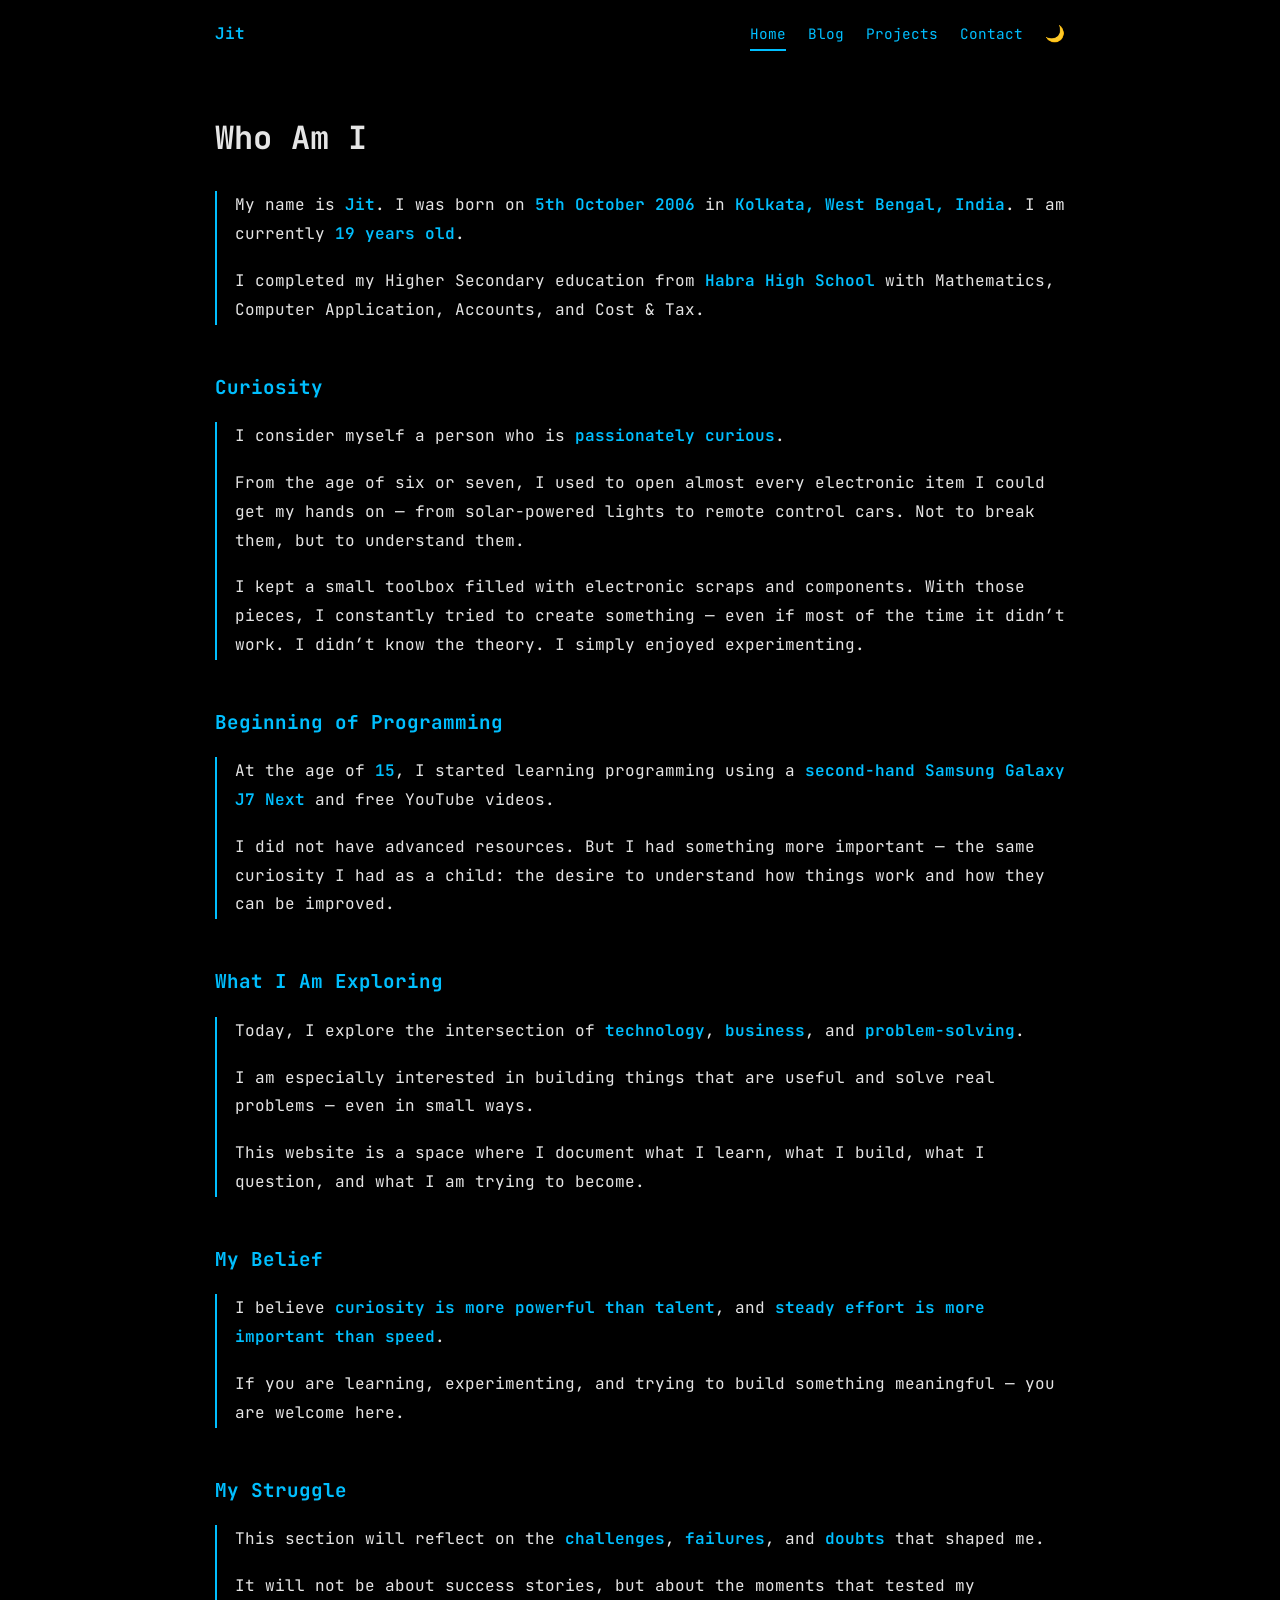
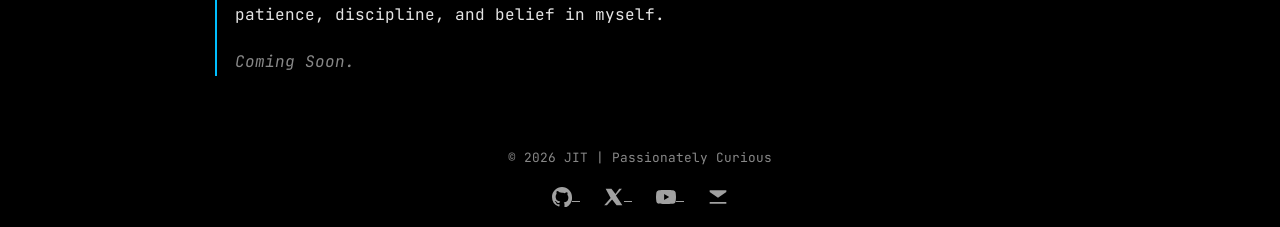
==== index.html @ 020fbd23 "Initial commit - WhoAmI website" ====
<!DOCTYPE html>
<html lang="en">
<head>
<meta charset="UTF-8">
<meta name="viewport" content="width=device-width, initial-scale=1.0">
<title>Jit | Home</title>

<link href="https://fonts.googleapis.com/css2?family=JetBrains+Mono:wght@400;600;700&display=swap" rel="stylesheet">
<link rel="stylesheet" href="css/style.css">
<script src="js/script.js" defer></script>
</head>

<body>
<div class="container">

<nav>
<div><strong class="highlight">Jit</strong></div>

<div class="hamburger" onclick="toggleMenu()">☰</div>

<div class="nav-links">
<a href="index.html">Home</a>
<a href="blog.html">Blog</a>
<a href="projects.html">Projects</a>
<a href="contact.html">Contact</a>
<span class="toggle" onclick="toggleMode()">🌙</span>
</div>
</nav>

<h1>Who Am I</h1>

<div class="section">
<p>
My name is <span class="highlight">Jit</span>.  
I was born on <span class="highlight">5th October 2006</span> in 
<span class="highlight">Kolkata, West Bengal, India</span>.  
I am currently <span class="highlight">19 years old</span>.
</p>

<p>
I completed my Higher Secondary education from 
<span class="highlight">Habra High School</span> with 
Mathematics, Computer Application, Accounts, and Cost & Tax.  
</p>
</div>

<h2>Curiosity</h2>

<div class="section">
<p>
I consider myself a person who is <span class="highlight">passionately curious</span>.
</p>

<p>
From the age of six or seven, I used to open almost every electronic item I could get my hands on — from solar-powered lights to remote control cars. Not to break them, but to understand them.
</p>

<p>
I kept a small toolbox filled with electronic scraps and components. With those pieces, I constantly tried to create something — even if most of the time it didn’t work. I didn’t know the theory. I simply enjoyed experimenting.
</p>
</div>

<h2>Beginning of Programming</h2>

<div class="section">
<p>
At the age of <span class="highlight">15</span>, I started learning programming using a 
<span class="highlight">second-hand Samsung Galaxy J7 Next</span> and free YouTube videos.
</p>

<p>
I did not have advanced resources. But I had something more important — 
the same curiosity I had as a child: the desire to understand how things work and how they can be improved.
</p>
</div>

<h2>What I Am Exploring</h2>

<div class="section">
<p>
Today, I explore the intersection of 
<span class="highlight">technology</span>, 
<span class="highlight">business</span>, and 
<span class="highlight">problem-solving</span>.
</p>

<p>
I am especially interested in building things that are useful and solve real problems — even in small ways.
</p>

<p>
This website is a space where I document what I learn, what I build, what I question, and what I am trying to become.
</p>
</div>

<h2>My Belief</h2>

<div class="section">
<p>
I believe <span class="highlight">curiosity is more powerful than talent</span>,  
and <span class="highlight">steady effort is more important than speed</span>.
</p>

<p>
If you are learning, experimenting, and trying to build something meaningful — you are welcome here.
</p>
</div>

<h2>My Struggle</h2>

<div class="section">
<p>
This section will reflect on the <span class="highlight">challenges</span>, 
<span class="highlight">failures</span>, and 
<span class="highlight">doubts</span> that shaped me.
</p>

<p>
It will not be about success stories, but about the moments that tested my patience, discipline, and belief in myself.
</p>

<p class="muted">Coming Soon.</p>
</div>

<footer>
© 2026 JIT | Passionately Curious

<div class="social">

<a href="https://github.com/ImJitD" target="_blank" aria-label="GitHub">
<svg viewBox="0 0 16 16" width="20" height="20" fill="currentColor">
<path d="M8 0C3.58 0 0 3.58 0 8a8 8 0 005.47 7.59c.4.07.55-.17.55-.38
0-.19-.01-.82-.01-1.49-2.01.37-2.53-.49-2.69-.94-.09-.23-.48-.94-.82-1.13
-.28-.15-.68-.52-.01-.53.63-.01 1.08.58 1.23.82.72 1.21 1.87.87
2.33.66.07-.52.28-.87.51-1.07-1.78-.2-3.64-.89-3.64-3.95
0-.87.31-1.59.82-2.15-.08-.2-.36-1.02.08-2.12
0 0 .67-.21 2.2.82A7.65 7.65 0 018 4.69c.68.003 1.36.092
2 .27 1.53-1.04 2.2-.82 2.2-.82.44 1.1.16 1.92.08
2.12.51.56.82 1.27.82 2.15
0 3.07-1.87 3.75-3.65 3.95.29.25.54.73.54 1.48
0 1.07-.01 1.93-.01 2.2
0 .21.15.46.55.38A8.01 8.01 0 0016 8c0-4.42-3.58-8-8-8z"/>
</svg>
</a>

<a href="https://x.com/ImJitD" target="_blank" aria-label="X">
<svg viewBox="0 0 24 24" width="20" height="20" fill="currentColor">
<path d="M18.244 2H21.5l-7.19 8.22L22 22h-6.9l-5.4-7.1L3.5 22H.244l7.7-8.8L2 2h6.9l4.9 6.5L18.244 2z"/>
</svg>
</a>

<a href="https://youtube.com/ImJitD" target="_blank" aria-label="YouTube">
<svg viewBox="0 0 24 24" width="22" height="20" fill="currentColor">
<path d="M23.498 6.186a2.997 2.997 0 00-2.112-2.121C19.43 3.5 12 3.5 12 3.5s-7.43
0-9.386.565A2.997 2.997 0 00.502 6.186 31.36 31.36 0 000 12a31.36
31.36 0 00.502 5.814 2.997 2.997 0 002.112 2.121C4.57 20.5 12 20.5
12 20.5s7.43 0 9.386-.565a2.997 2.997 0 002.112-2.121A31.36
31.36 0 0024 12a31.36 31.36 0 00-.502-5.814zM9.75
15.568V8.432L15.818 12 9.75 15.568z"/>
</svg>
</a>

<a href="mailto:imsoumyojit@gmail.com" aria-label="Mail">
<svg viewBox="0 0 24 24" width="20" height="20" fill="currentColor">
<path d="M2 4h20v16H2V4zm10 9L2 6v12h20V6l-10 7z"/>
</svg>
</a>

</div>
</footer>
</div>
</body>
</html>
---- css/style.css ----
/* ============================= */
/*          THEME SYSTEM         */
/* ============================= */

:root {
    --bg: #000000;
    --text: #e5e5e5;
    --accent: #00bfff;
    --muted: #888;
}

body.light {
    --bg: #ffffff;
    --text: #111111;
    --accent: #0066cc;
    --muted: #555;
}

/* ============================= */
/*            RESET              */
/* ============================= */

* {
    margin: 0;
    padding: 0;
    box-sizing: border-box;
}

html {
    font-size: 16px;
}

body {
    font-family: 'JetBrains Mono', monospace;
    background: var(--bg);
    color: var(--text);
    line-height: 1.8;
    padding: 20px;
    transition: background 0.3s ease, color 0.3s ease;
    opacity: 0;
    animation: fadeIn 0.4s ease forwards;
}

@keyframes fadeIn {
    to { opacity: 1; }
}

.container {
    max-width: 850px;
    margin: auto;
    width: 100%;
}

/* ============================= */
/*          NAVIGATION           */
/* ============================= */

nav {
    display: flex;
    justify-content: space-between;
    align-items: center;
    margin-bottom: 60px;
    position: relative;
}

/* Logo */
nav strong {
    font-size: 1rem;
}

/* Desktop Links */
.nav-links {
    display: flex;
    align-items: center;
}

/* Links */
nav a {
    color: var(--accent);
    text-decoration: none;
    margin-left: 22px;
    font-size: 0.9rem;
    position: relative;
}

nav a:hover {
    text-decoration: underline;
}

nav a.active::after {
    content: "";
    position: absolute;
    left: 0;
    bottom: -4px;
    width: 100%;
    height: 2px;
    background: var(--accent);
}

/* Dark Mode Toggle */
.toggle {
    margin-left: 22px;
    cursor: pointer;
}

/* Hamburger (hidden desktop) */
.hamburger {
    display: none;
    font-size: 22px;
    cursor: pointer;
}

/* ============================= */
/*          TYPOGRAPHY           */
/* ============================= */

h1 {
    font-size: 2rem;
    margin-bottom: 25px;
}

h2 {
    margin-top: 45px;
    margin-bottom: 18px;
    color: var(--accent);
    font-size: 1.2rem;
}

p {
    margin-bottom: 18px;
}

.highlight {
    color: var(--accent);
    font-weight: 600;
}

.muted {
    color: var(--muted);
    font-style: italic;
}

/* Section layout */
.section {
    margin-bottom: 35px;
    border-left: 2px solid var(--accent);
    padding-left: 18px;
}

/* Cards (Blog & Projects) */
.card {
    margin-bottom: 35px;
    padding-bottom: 18px;
    border-bottom: 1px solid var(--muted);
}

/* ============================= */
/*         CONTACT FORM          */
/* ============================= */

.form-group {
    margin-bottom: 22px;
}

label {
    display: block;
    margin-bottom: 6px;
    font-size: 0.85rem;
    color: var(--muted);
}

input,
textarea {
    width: 100%;
    padding: 12px;
    border: 1px solid var(--muted);
    background: transparent;
    color: var(--text);
    font-family: inherit;
    font-size: 0.95rem;
    transition: border 0.2s ease;
}

input:focus,
textarea:focus {
    outline: none;
    border-color: var(--accent);
}

textarea {
    min-height: 120px;
    resize: vertical;
}

button {
    padding: 12px 24px;
    border: 1px solid var(--accent);
    background: none;
    color: var(--accent);
    cursor: pointer;
    font-family: inherit;
    transition: 0.2s ease;
}

button:hover {
    background: var(--accent);
    color: var(--bg);
}

/* ============================= */
/*            FOOTER             */
/* ============================= */

footer {
    margin-top: 70px;
    text-align: center;
    font-size: 0.8rem;
    color: var(--muted);
}

.social {
    margin-top: 15px;
}

.social a {
    margin: 0 12px;
    color: var(--text);
    opacity: 0.7;
    transition: opacity 0.2s ease;
}

.social a:hover {
    opacity: 1;
}

.social svg {
    width: 20px;
    height: 20px;
    vertical-align: middle;
}

/* ============================= */
/*         SCROLL REVEAL         */
/* ============================= */

.reveal {
    opacity: 0;
    transform: translateY(20px);
    transition: all 0.6s ease;
}

.reveal.show {
    opacity: 1;
    transform: translateY(0);
}

/* ============================= */
/*           MOBILE              */
/* ============================= */

@media (max-width: 768px) {

    nav {
        flex-wrap: wrap;
    }

    .hamburger {
        display: block;
    }

    .nav-links {
        display: none;
        flex-direction: column;
        width: 100%;
        margin-top: 25px;
        border-top: 1px solid var(--muted);
        padding-top: 20px;
    }

    .nav-links a {
        margin: 14px 0;
        font-size: 1rem;
    }

    .nav-links.show {
        display: flex;
        animation: slideDown 0.3s ease;
    }

    @keyframes slideDown {
        from { opacity: 0; transform: translateY(-10px); }
        to { opacity: 1; transform: translateY(0); }
    }

    button {
        width: 100%;
    }

    h1 {
        font-size: 1.7rem;
    }

    h2 {
        font-size: 1.05rem;
    }

    body {
        padding: 16px;
    }
}
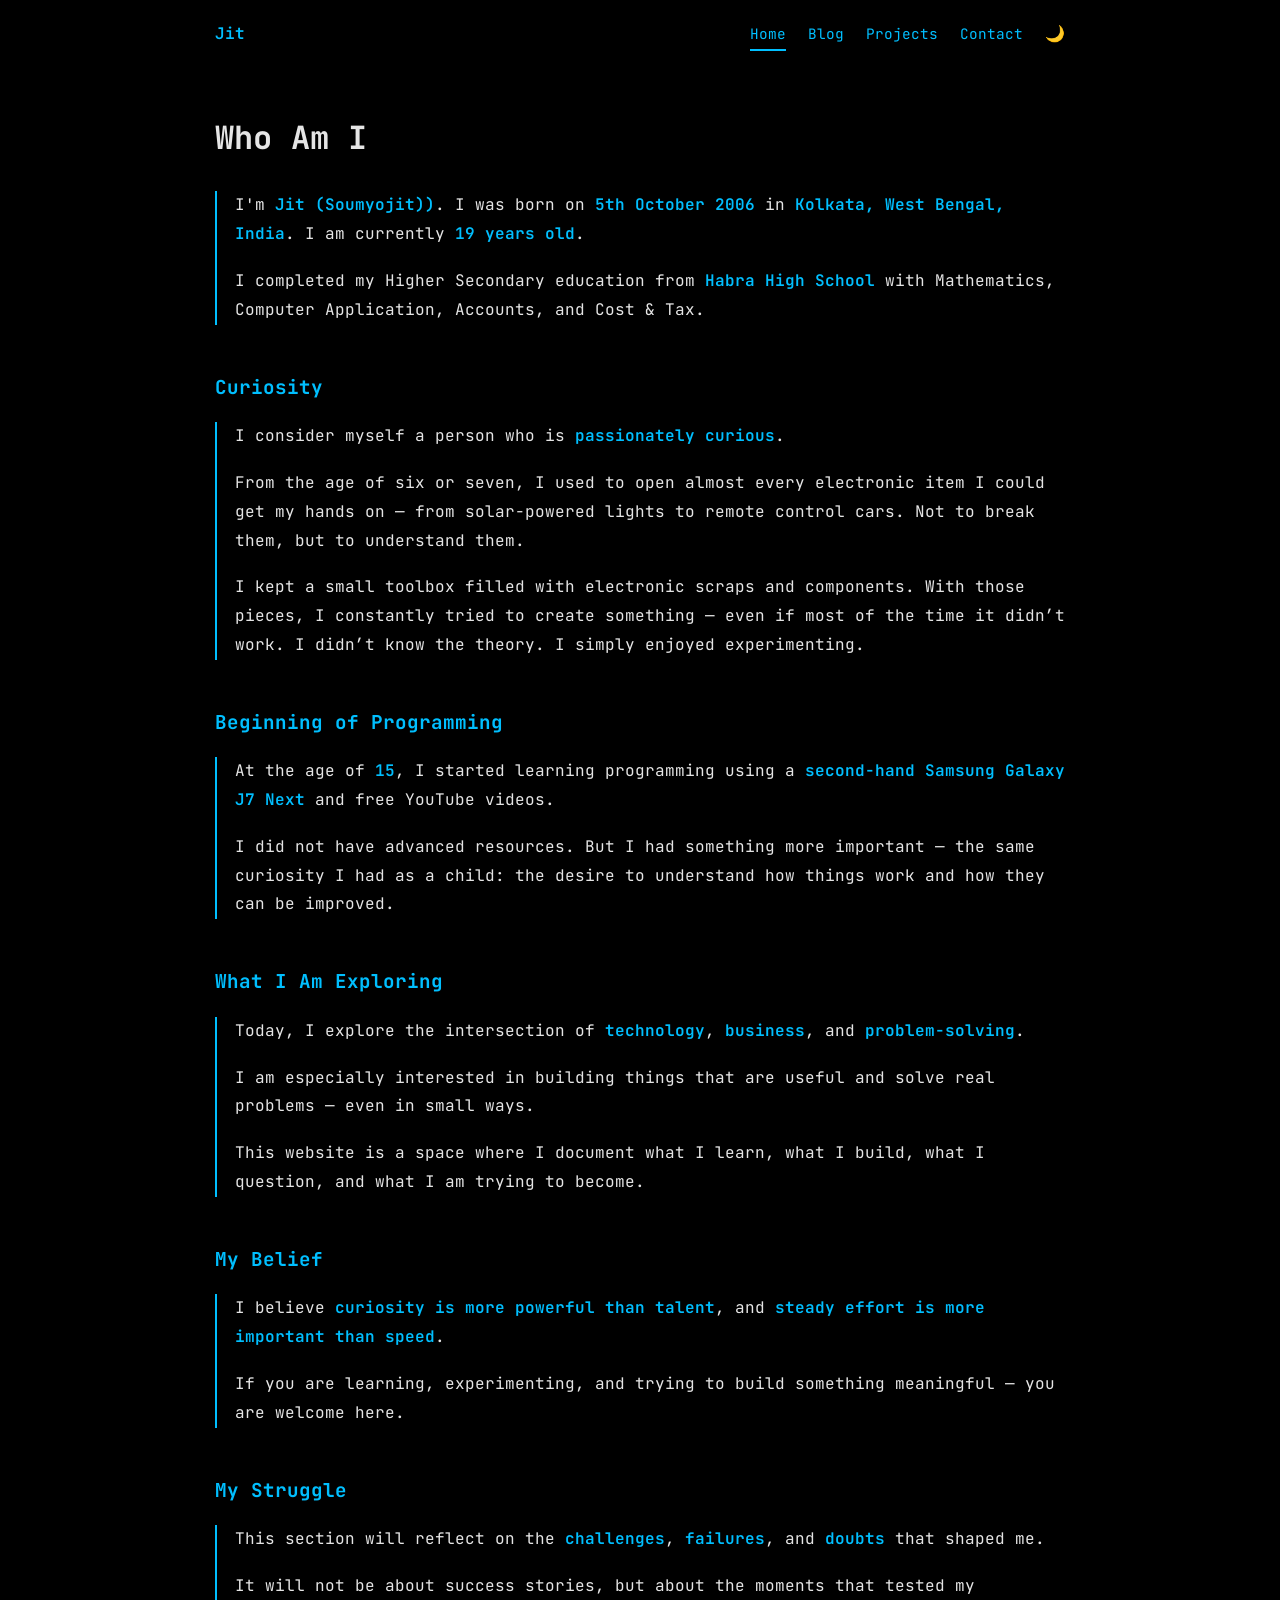
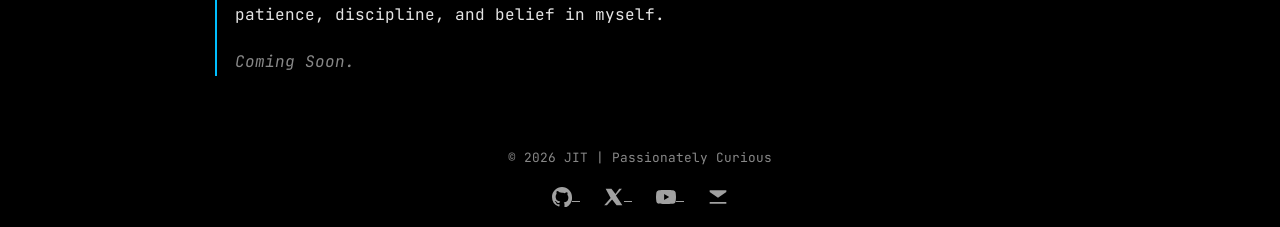
==== commit a32c02e9: "v3/3/2026/03" ====
--- a/index.html
+++ b/index.html
@@ -31,7 +31,7 @@
 
 <div class="section">
 <p>
-My name is <span class="highlight">Jit</span>.  
+I'm <span class="highlight">Jit (Soumyojit))</span>.  
 I was born on <span class="highlight">5th October 2006</span> in 
 <span class="highlight">Kolkata, West Bengal, India</span>.  
 I am currently <span class="highlight">19 years old</span>.
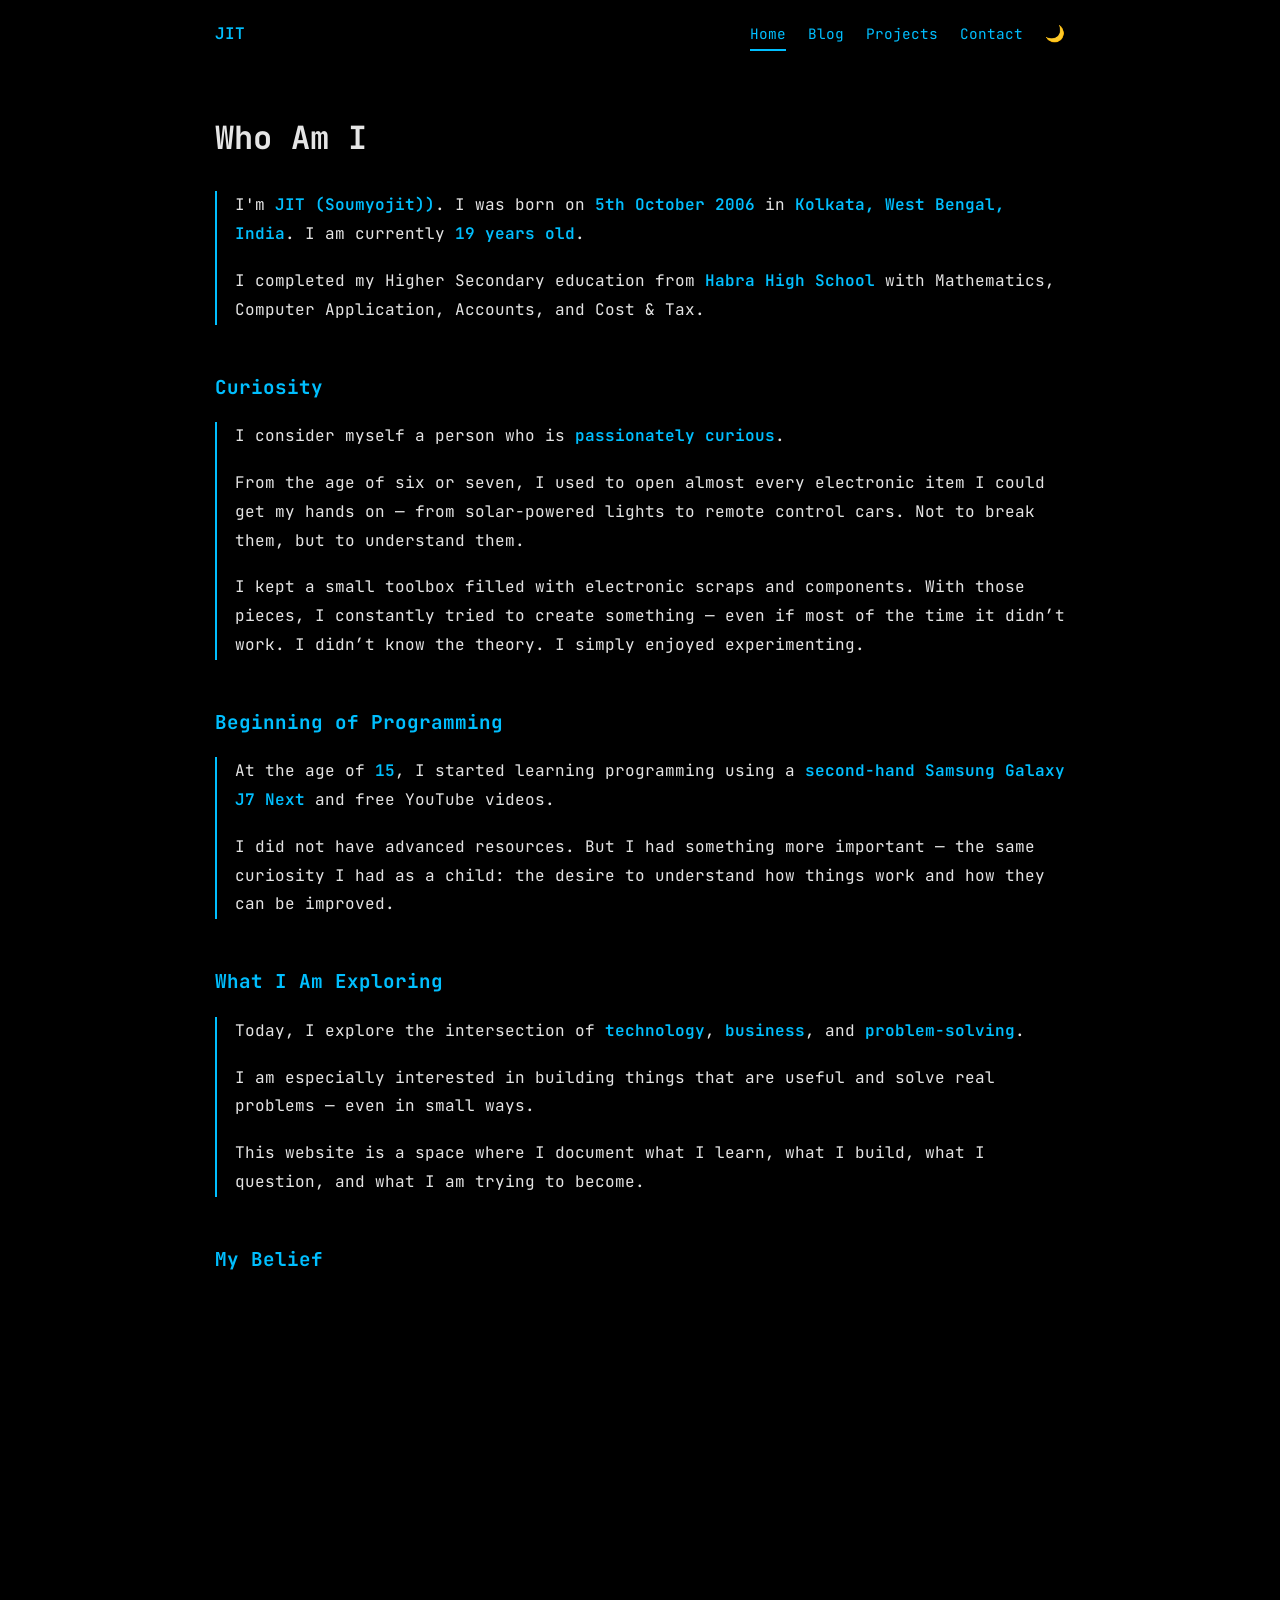
==== commit 3bb3708a: "v3/3/2026/04" ====
--- a/index.html
+++ b/index.html
@@ -14,7 +14,7 @@
 <div class="container">
 
 <nav>
-<div><strong class="highlight">Jit</strong></div>
+<div><strong class="highlight">JIT</strong></div>
 
 <div class="hamburger" onclick="toggleMenu()">☰</div>
 
@@ -31,7 +31,7 @@
 
 <div class="section">
 <p>
-I'm <span class="highlight">Jit (Soumyojit))</span>.  
+I'm <span class="highlight">JIT (Soumyojit))</span>.  
 I was born on <span class="highlight">5th October 2006</span> in 
 <span class="highlight">Kolkata, West Bengal, India</span>.  
 I am currently <span class="highlight">19 years old</span>.
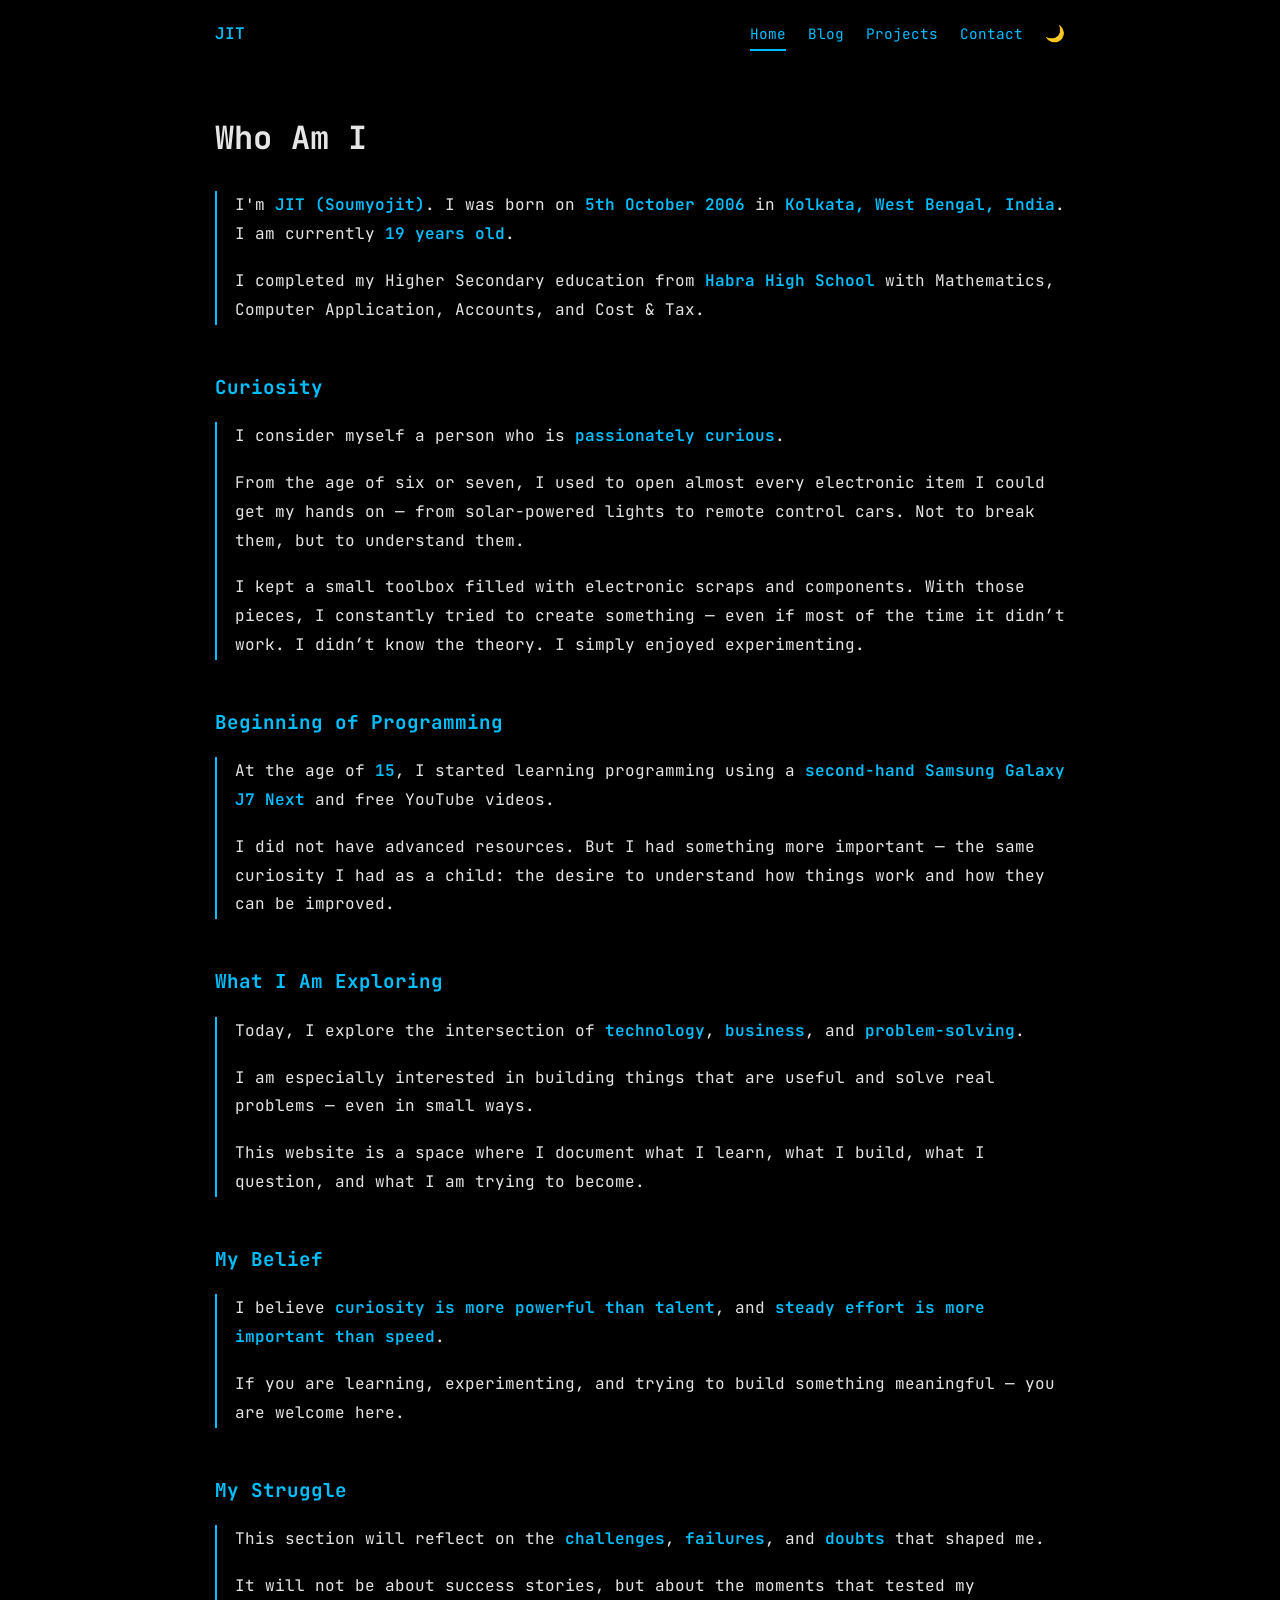
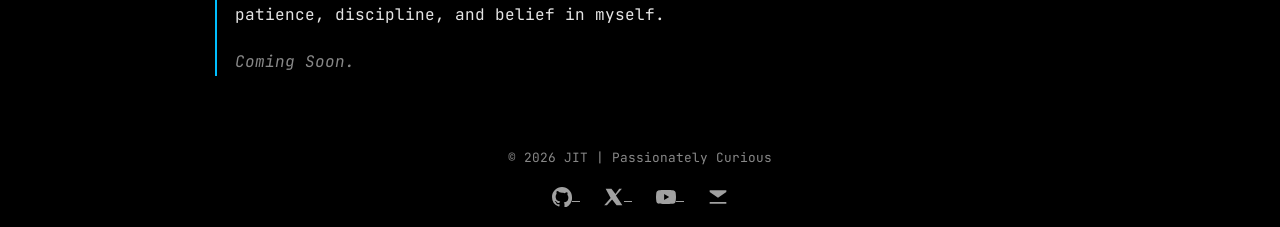
==== commit d5f87fea: "v3/3/2026/04" ====
--- a/index.html
+++ b/index.html
@@ -31,7 +31,7 @@
 
 <div class="section">
 <p>
-I'm <span class="highlight">JIT (Soumyojit))</span>.  
+I'm <span class="highlight">JIT (Soumyojit)</span>.
 I was born on <span class="highlight">5th October 2006</span> in 
 <span class="highlight">Kolkata, West Bengal, India</span>.  
 I am currently <span class="highlight">19 years old</span>.
